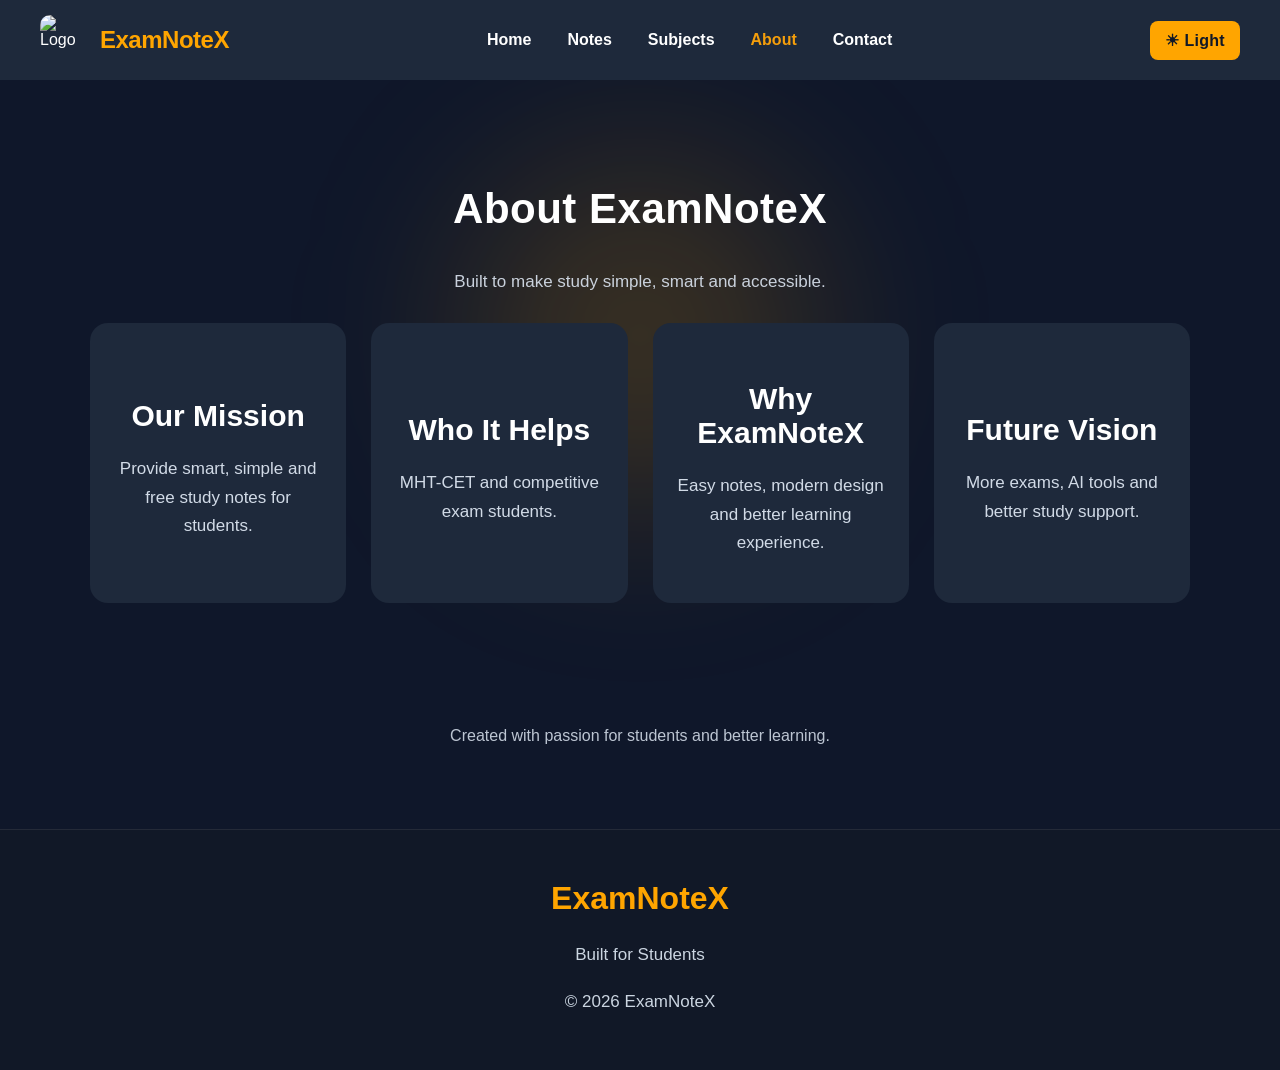
==== about.html @ 70fdad8c "Add files via upload" ====
<!DOCTYPE html>
<html lang="en">
<head>
  <meta charset="UTF-8">
  <meta name="viewport" content="width=device-width, initial-scale=1.0">
  <title>About - ExamNoteX</title>
  <link rel="stylesheet" href="style.css">
</head>
<body>

<nav>
  <div class="brand">
    <img src="assets/logo/logo.jpg" alt="Logo">
    <h2>ExamNoteX</h2>
  </div>

  <ul>
  <li><a href="index.html">Home</a></li>
  <li><a href="notes.html">Notes</a></li>
  <li><a href="subjects.html">Subjects</a></li>
  <li><a href="about.html" class="active">About</a></li>
  <li><a href="contact.html">Contact</a></li>
</ul>
  <button id="themeToggle">☀️ Light</button>
</nav>

<section class="subjects">
  <h2>About ExamNoteX</h2>
  <p class="page-subtitle">Built to make study simple, smart and accessible.</p>

  <div class="card-container">

    <div class="card">
      <h3>Our Mission</h3>
      <p>Provide smart, simple and free study notes for students.</p>
    </div>

    <div class="card">
      <h3>Who It Helps</h3>
      <p>MHT-CET and competitive exam students.</p>
    </div>

    <div class="card">
      <h3>Why ExamNoteX</h3>
      <p>Easy notes, modern design and better learning experience.</p>
    </div>

    <div class="card">
      <h3>Future Vision</h3>
      <p>More exams, AI tools and better study support.</p>
    </div>

  </div>
</section>
<p class="mini-note">Created with passion for students and better learning.</p>

<footer>
  <h3>ExamNoteX</h3>
  <p>Built for Students</p>
  <p>© 2026 ExamNoteX</p>
</footer>

<script src="script.js"></script>
</body>
</html>
---- style.css ----
html{
  scroll-behavior:smooth;
}
body{
  margin:0;
  font-family:Arial, sans-serif;
  background:#0f172a;
  color:white;
  animation:fadeIn 0.6s ease;
}
@keyframes fadeIn{
  from{
    opacity:0;
    transform:translateY(8px);
  }
  to{
    opacity:1;
    transform:translateY(0);
  }
}

nav{
  display:flex;
  justify-content:space-between;
  align-items:center;
  padding:15px 40px;
  background:#1e293b;
}

nav h2{
  margin:0;
  color:orange;
}

ul{
  display:flex;
  gap:12px;
  list-style:none;
  margin:0;
  padding:0;
}

li{
  cursor:pointer;
  position:relative;
  padding:8px 12px;
  border-radius:8px;
  transition:0.3s ease;
}
li:hover{
  background:rgba(255,165,0,0.12);
  color:orange;
}

li::after{
  content:"";
  position:absolute;
  left:12px;
  bottom:4px;
  width:0%;
  height:2px;
  background:orange;
  transition:0.3s ease;
}

li:hover::after{
  width:calc(100% - 24px);
}
li.active{
  background:orange;
  color:black;
  font-weight:bold;
}

section{
  text-align:center;
  padding:140px 20px 120px;
  position:relative;
  overflow:hidden;
}

section::before{
  content:"";
  position:absolute;
  width:350px;
  height:350px;
  background:rgba(255,165,0,0.18);
  border-radius:50%;
  filter:blur(90px);
  top:80px;
  left:50%;
  transform:translateX(-50%);
  z-index:0;
}

section *{
  position:relative;
  z-index:1;
}

.light-mode section::before{
  background:linear-gradient(135deg, rgba(255,255,255,0.55), rgba(219,234,254,0.75));
  width:520px;
  height:320px;
  border-radius:24px;
  box-shadow:0 12px 30px rgba(37,99,235,0.12);
  border:1px solid rgba(255,255,255,0.6);
  filter:none;
}

h1{
  font-size:52px;
  margin-bottom:18px;
  max-width:900px;
  margin-left:auto;
  margin-right:auto;
  line-height:1.2;
}

p{
  font-size:20px;
  color:#cbd5e1;
  max-width:700px;
  margin:0 auto;
  line-height:1.6;
}

button{
  padding:14px 26px;
  border:none;
  border-radius:14px;
  font-size:16px;
  font-weight:700;
  cursor:pointer;
  transition:0.3s ease;
}

button:hover{
  transform:translateY(-3px);
  box-shadow:0 12px 24px rgba(255,170,0,0.25);
}

.brand{
  display:flex;
  align-items:center;
  gap:10px;
}

.brand img{
  width:50px;
  height:50px;
  object-fit:cover;
  border-radius:10px;
  transition:0.3s ease;
}

.brand img:hover{
  transform:scale(1.08);
}

#themeToggle{
  padding:10px 15px;
  border:none;
  border-radius:8px;
  background:orange;
  cursor:pointer;
  font-weight:bold;
}

.light-mode{
  background:#f8fafc;
  color:black;
}

.light-mode nav{
  background:#e2e8f0;
}

.light-mode p{
  color:#334155;
}

.light-mode button{
  background:#2563eb;
  color:white;
}
.light-mode li:hover{
  background:rgba(37,99,235,0.12);
  color:#2563eb;
}

.light-mode li::after{
  background:#2563eb;
}

.light-mode li.active{
  background:#2563eb;
  color:white;
}
.light-mode .brand img{
  box-shadow:0 6px 15px rgba(0,0,0,0.08);
}
.subjects{
  padding:110px 20px 90px;
  text-align:center;
}

.subjects h2{
  font-size:42px;
  margin-bottom:35px;
  letter-spacing:0.5px;
}

.card-container{
  display:grid;
  grid-template-columns:repeat(auto-fit, minmax(230px, 1fr));
  gap:25px;
  max-width:1100px;
  margin:auto;
}

.card{
  background:#1e293b;
  padding:30px 20px;
  border-radius:18px;
  transition:0.35s ease;
  cursor: pointer;
min-height:220px;
display:flex;
flex-direction:column;
justify-content:center;
}

.page-subtitle{
  text-align:center;
  margin-top:10px;
  margin-bottom:30px;
  font-size:18px;
  opacity:0.9;
}

.card-link{
  text-decoration:none;
  color:inherit;
  display:block;
}

.card span{
  font-size:42px;
  display:block;
  margin-bottom:12px;
}

.card h3{
  font-size:30px;
  margin-bottom:12px;
}

.card p{
  font-size:17px;
  line-height:1.7;
  opacity:0.95;
}

.card:hover{
  transform:translateY(-10px) scale(1.02);
  box-shadow:0 18px 35px rgba(0, 0, 0, 0.28);
}

.light-mode .card{
  background:#ffffff;
  border:1px solid #e5e7eb;
  box-shadow:0 8px 18px rgba(0,0,0,0.06)
}

footer{
  margin-top:80px;
  padding:50px 20px;
  text-align:center;
  background:#111827;
  border-top:1px solid rgba(255,255,255,0.08);

  display:flex;
  flex-direction:column;
  justify-content:center;
  align-items:center;
  gap:10px;
}

footer h3{
  font-size:32px;
  color:orange;
  margin:0 0 10px 0;
}

footer p{
  margin:4px 0;
  font-size:17px;
  color:#cbd5e1;
  line-height:1.7;
}

.light-mode footer{
  background:#e2e8f0;
  border-top:1px solid #cbd5e1;
}

.light-mode footer h3{
  color:#2563eb;
}

.light-mode footer p{
  color:#334155;
}

.card-link{
  text-decoration:none;
  color:inherit;
  display:block;
}
li a{
  text-decoration:none;
  color:white;
}

.light-mode li a{
  color:black;
}
.mood-section{
  padding:40px 20px 20px;
}

.mood-box{
  max-width:700px;
  width:90%;
  margin:40px auto;
  text-align:center;
  padding:35px 25px;
  border-radius:22px;
 background: rgba(255,255,255,0.06);
 border: 1px solid rgba(255,255,255,0.12);
 box-shadow: 0 10px 25px rgba(0,0,0,0.18);
  backdrop-filter:blur(6px);
}

.mood-box h2{
  font-size:34px;
  margin-bottom:12px;
}

.mood-box p{
  font-size:18px;
}

.light-mode .mood-box{
  background:#eaf1fb;
  border:1px solid #cbd5e1;
  box-shadow:0 10px 25px rgba(0,0,0,0.06);
}

section h1{
  letter-spacing:-1px;
}

section p{
  margin-top:12px;
}

section button{
  min-width:170px;
}

html{
  scroll-behavior:smooth;
}

section,
.card,
.mood-box,
footer{
  transition:all 0.35s ease;
}

section{
  scroll-margin-top:90px;
}

.subjects{
  padding-top:70px;
}

.card h3{
  margin:14px 0 10px;
}

.card p{
  line-height:1.7;
}

button{
  font-weight:700;
  letter-spacing:0.3px;
}

h2{
  letter-spacing:-0.5px;
}

body{
  font-family: 'Segoe UI', Tahoma, Geneva, Verdana, sans-serif;
}

h1,h2,h3{
  font-weight:800;
}

p{
  color:#dbe4f0;
}

.light-mode p{
  color:#334155;
}

button{
  background:linear-gradient(135deg,#f59e0b,#ffb300);
  color:#111827;
}

button:hover{
  filter:brightness(1.05);
}

nav a{
  font-weight:600;
}

nav a:hover{
  color:#f59e0b;
}
.notes-search{
  text-align:center;
  margin:40px 0 20px;
}

.notes-search input{
  width:60%;
  max-width:500px;
  padding:14px 18px;
  border:none;
  outline:none;
  border-radius:14px;
  font-size:16px;
  background:#1e293b;
  color:white;
  box-shadow:0 8px 20px rgba(0,0,0,0.25);
}

.notes-search input::placeholder{
  color:#cbd5e1;
}

@media (max-width: 768px){

  nav{
    flex-direction:column;
    align-items:center;
    gap:12px;
    padding:12px 15px;
  }

  .brand{
    flex-direction:column;
    gap:6px;
  }

  .brand img{
    width:42px;
    height:42px;
  }

  nav h2{
    font-size:22px;
  }

  ul{
    display:flex;
    flex-wrap:wrap;
    justify-content:center;
    gap:10px;
  }

  li{
    padding:6px 10px;
    font-size:16px;
  }

  #themeToggle{
    margin-top:8px;
    padding:10px 18px;
    font-size:16px;
  }

  h1{
    font-size:42px;
    line-height:1.25;
  }

  section{
    padding:100px 15px 80px;
  }

  .subjects h2,
  .mood-box h2{
    font-size:28px;
  }

  p{
    font-size:16px;
  }

  .card-container{
    grid-template-columns:1fr;
    gap:18px;
  }

  .card{
    min-height:auto;
    padding:25px 18px;
  }

.mood-box{
  width:92%;
  margin:30px auto;
  padding:25px 18px;
}

  button{
    width:auto;
    font-size: 15px;
    padding: 13px 22px;
  }

h1{
  font-size:34px;
  line-height:1.2;
  margin-bottom:14px;
}

section p{
  font-size:18px;
  line-height:1.6;
  padding:0 6px;
}

section button{
  padding:14px 24px;
  font-size:17px;
  border-radius:14px;
}
.card:hover{
  transform:translateY(-6px);
}
.card span{
  font-size:36px;
}
footer{
  padding:40px 15px;
}

footer h3{
  font-size:26px;
}

footer p{
  font-size:15px;
}
.notes-search input{
  width:90%;
}
.subjects h2{
  font-size:34px;
}

.card h3{
  font-size:26px;
}

.card p{
  font-size:16px;
}
}
@media (max-width: 480px){

  h1{
    font-size:32px;
    line-height:1.2;
  }

  nav h2{
    font-size:18px;
  }

  ul{
    gap:10px;
  }

  li{
    padding:6px 10px;
    font-size:15px;
  }

  #themeToggle{
    padding:10px 14px;
    font-size:15px;
  }

  .subjects h2,
  .mood-box h2{
    font-size:24px;
  }

}

body,
nav,
.card,
.mood-box,
footer,
button,
input{
  transition:background 0.35s ease, color 0.35s ease, box-shadow 0.35s ease;
}

nav a.active{
  color:#f59e0b;
  font-weight:700;
}

nav a:hover{
  color:#f59e0b;
}

.hero-btn{
  display:inline-block;
  padding:14px 26px;
  background:#f59e0b;
  color:#111827;
  text-decoration:none;
  font-size:16px;
  font-weight:700;
  border-radius:14px;
  transition:0.3s ease;
}

.hero-btn:hover{
  transform:translateY(-3px);
  box-shadow:0 12px 24px rgba(245,158,11,0.28);
}

.page-subtitle{
  text-align:center;
  font-size:17px;
  opacity:0.9;
  margin-top:10px;
  margin-bottom:28px;
}

.mini-note{
  text-align:center;
  margin-top:30px;
  font-size:16px;
  opacity:0.85;
}

.light-mode .mini-note,
.light-mode .page-subtitle{
  color:#374151;
}

.contact-link{
  color:inherit;
  text-decoration:none;
  font-weight:600;
}

.contact-link:hover{
  text-decoration:underline;
}

.contact-cta{
  text-align:center;
  margin-top:30px;
}

.contact-cta a:hover{
  transform:translateY(-3px);
}
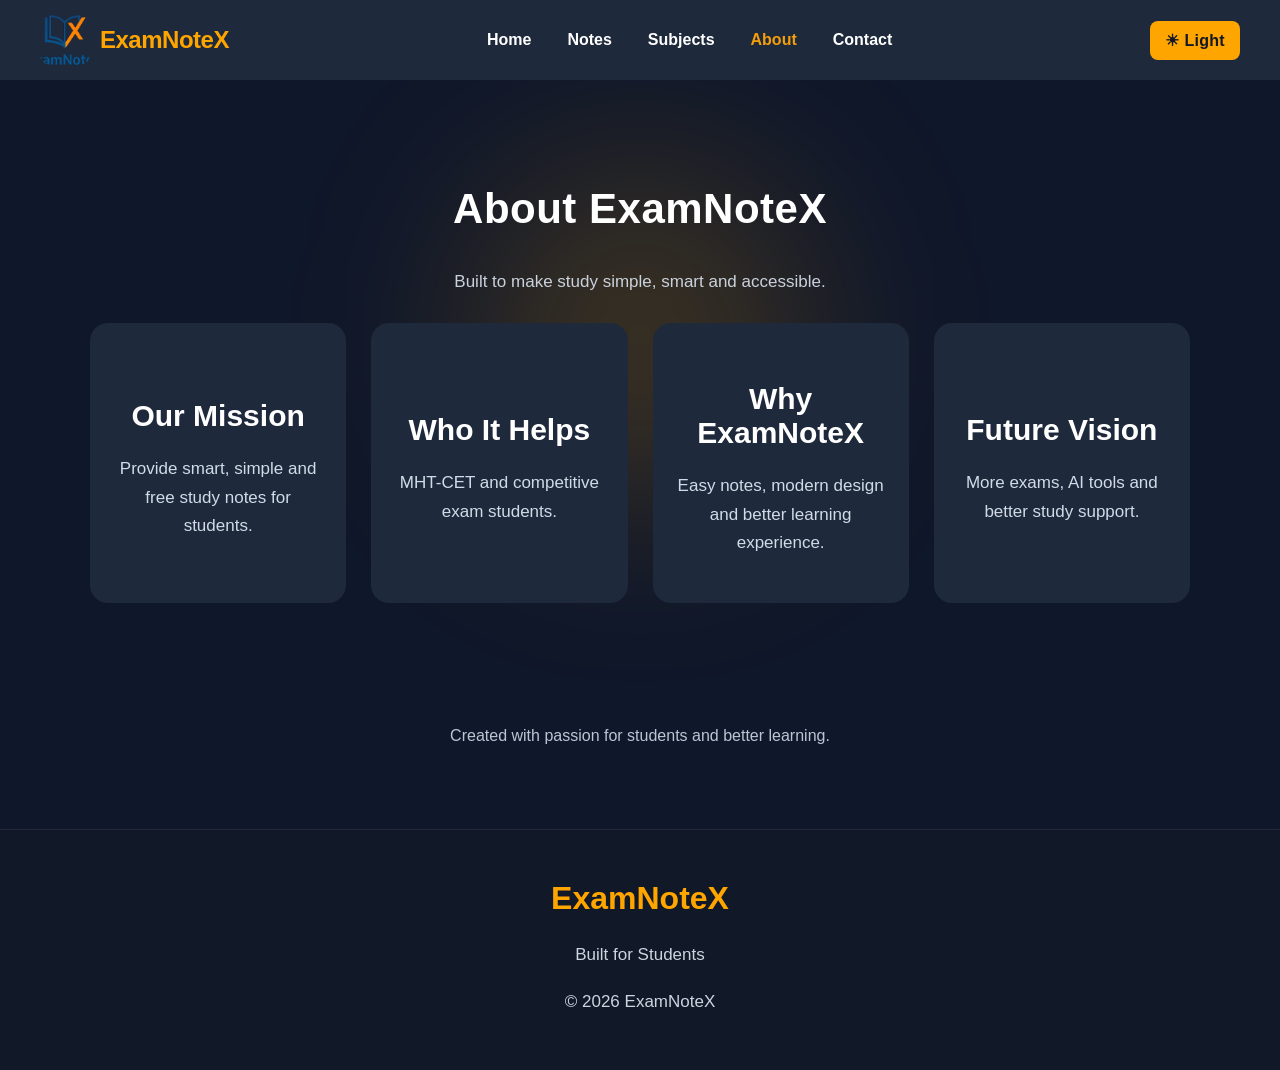
==== commit 4be881c3: "Update about.html" ====
--- a/about.html
+++ b/about.html
@@ -10,7 +10,7 @@
 
 <nav>
   <div class="brand">
-    <img src="assets/logo/logo.jpg" alt="Logo">
+    <img src="logo.jpg" alt="Logo">
     <h2>ExamNoteX</h2>
   </div>
 
@@ -62,4 +62,4 @@
 
 <script src="script.js"></script>
 </body>
-</html>+</html>
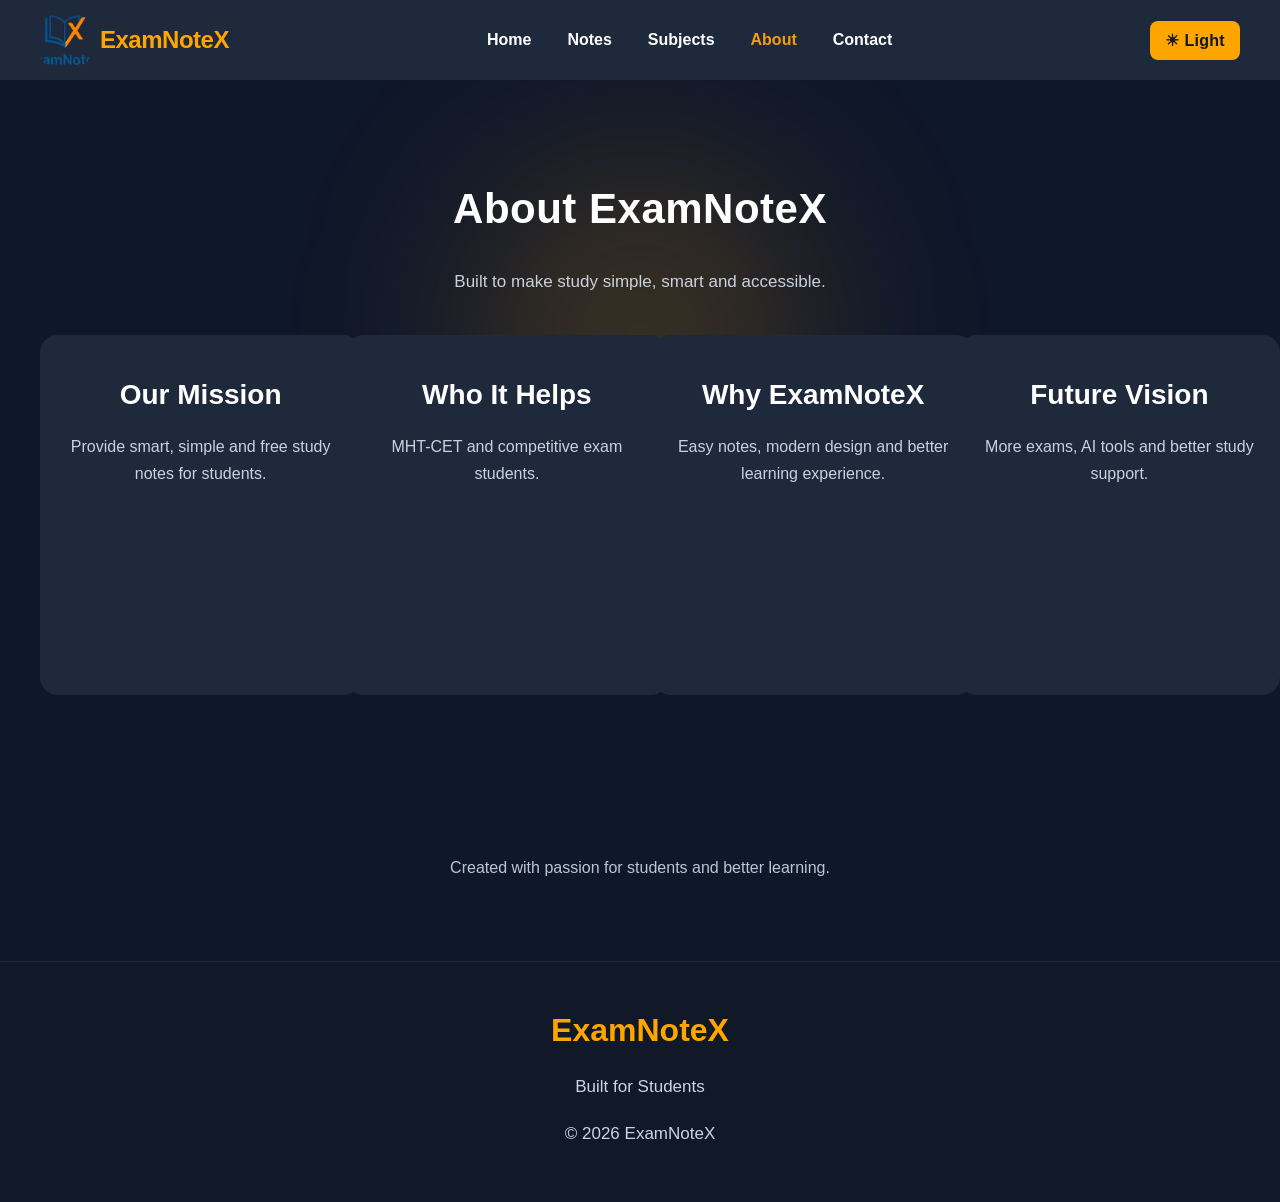
==== commit 0f1e74df: "Fix HTML structure and update card container class" ====
--- a/about.html
+++ b/about.html
@@ -28,7 +28,7 @@
   <h2>About ExamNoteX</h2>
   <p class="page-subtitle">Built to make study simple, smart and accessible.</p>
 
-  <div class="card-container">
+  <div class="cards-container">
 
     <div class="card">
       <h3>Our Mission</h3>
--- a/style.css
+++ b/style.css
@@ -7,6 +7,7 @@
   background:#0f172a;
   color:white;
   animation:fadeIn 0.6s ease;
+  overflow-x: hidden;
 }
 @keyframes fadeIn{
   from{
@@ -211,12 +212,15 @@
   letter-spacing:0.5px;
 }
 
-.card-container{
-  display:grid;
-  grid-template-columns:repeat(auto-fit, minmax(230px, 1fr));
-  gap:25px;
-  max-width:1100px;
-  margin:auto;
+.cards-container {
+  display: grid;                         /* 🔥 main */
+  grid-template-columns: repeat(4, 1fr); /* 4 cards row */
+  gap: 25px;
+
+  max-width: 1200px;
+  width: 100%;
+  margin: 40px auto;
+  padding: 0 20px;
 }
 
 .card{
@@ -224,11 +228,19 @@
   padding:30px 20px;
   border-radius:18px;
   transition:0.35s ease;
-  cursor: pointer;
-min-height:220px;
-display:flex;
-flex-direction:column;
-justify-content:center;
+  cursor:pointer;
+
+  min-height:300px;           /* same height for all cards */
+  width:100%;                /* same width */
+
+  display:flex;
+  flex-direction:column;
+
+  justify-content:flex-start; /* content top ला सुरू */
+  align-items:center;         /* center align */
+
+  overflow:hidden;
+   transition: transform 0.3s ease, box-shadow 0.3s ease; /* 🔥 */
 }
 
 .page-subtitle{
@@ -242,7 +254,6 @@
 .card-link{
   text-decoration:none;
   color:inherit;
-  display:block;
 }
 
 .card span{
@@ -251,20 +262,24 @@
   margin-bottom:12px;
 }
 
+.card h2,
 .card h3{
-  font-size:30px;
+  font-size:28px;
+  margin-bottom:10px;
+  text-align:center;
+}
+
+.card p{
+  font-size:16px;
+  line-height:1.6;
   margin-bottom:12px;
-}
-
-.card p{
-  font-size:17px;
-  line-height:1.7;
-  opacity:0.95;
+  opacity:0.9;
+  text-align:center;
 }
 
 .card:hover{
-  transform:translateY(-10px) scale(1.02);
-  box-shadow:0 18px 35px rgba(0, 0, 0, 0.28);
+  transform:translateY(-8px) scale(1.02);
+  box-shadow:0 12px 25px rgba(0,0,0,0.25);
 }
 
 .light-mode .card{
@@ -387,6 +402,7 @@
 
 .subjects{
   padding-top:70px;
+  text-align: center;
 }
 
 .card h3{
@@ -519,8 +535,8 @@
     font-size:16px;
   }
 
-  .card-container{
-    grid-template-columns:1fr;
+  .cards-container{
+    grid-template-columns: repeat(2, 1fr);
     gap:18px;
   }
 
@@ -619,7 +635,10 @@
   .mood-box h2{
     font-size:24px;
   }
-
+  
+.cards-container {
+    grid-template-columns: 1fr;
+  }
 }
 
 body,
@@ -695,4 +714,45 @@
 
 .contact-cta a:hover{
   transform:translateY(-3px);
-}+}
+
+.chapter-list {
+  list-style: none;
+  padding: 0;
+  margin-top: 10px;
+
+  display: flex;              /* 🔥 */
+  flex-direction: column;     /* 🔥 vertical */
+  align-items: center;        /* center */
+  width: 100%;
+}
+
+.chapter-list li {
+  width: 100%;
+  text-align: center;
+  margin: 6px 0;
+}
+
+.chapter-list a {
+  text-decoration: none;
+  color: #2563eb;
+  font-weight: 500;
+}
+
+.chapter-list a:hover {
+  text-decoration: underline;
+}
+
+.cards-container {
+  display: grid !important;
+  grid-template-columns: repeat(4, 1fr) !important;
+  gap: 25px !important;
+
+  max-width: 1200px;
+  margin: 40px auto;
+  padding: 0 20px;
+}
+
+.card {
+  width: 100% !important;
+}
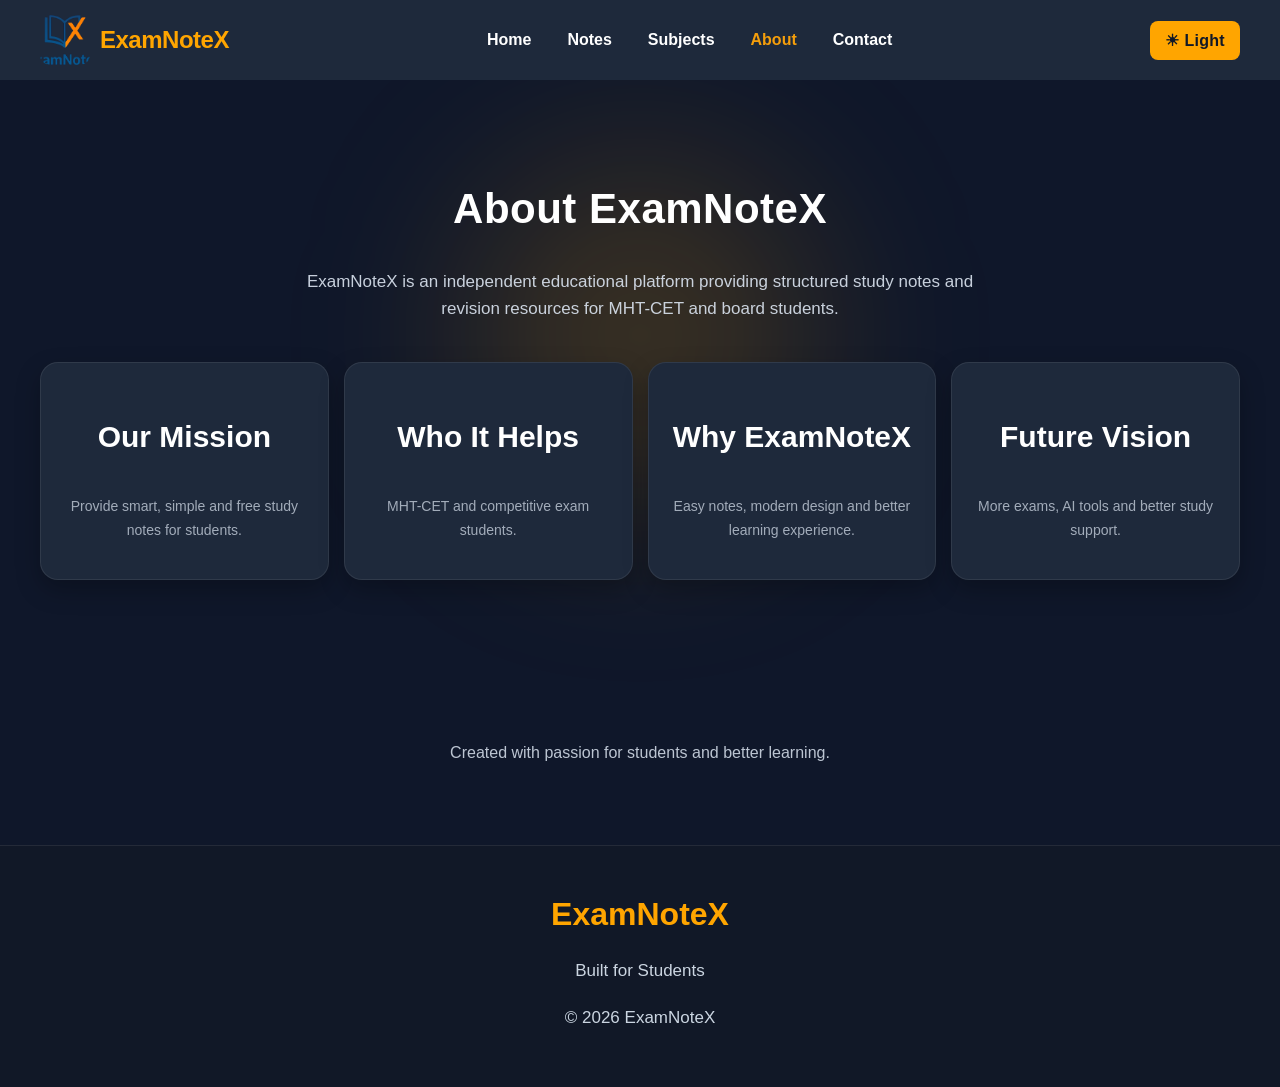
==== commit 6c01d01e: "Revise about section subtitle for clarity Updated the subtitle to provide a clearer description of E" ====
--- a/about.html
+++ b/about.html
@@ -26,7 +26,7 @@
 
 <section class="subjects">
   <h2>About ExamNoteX</h2>
-  <p class="page-subtitle">Built to make study simple, smart and accessible.</p>
+  <p class="page-subtitle">ExamNoteX is an independent educational platform providing structured study notes and revision resources for MHT-CET and board students.</p>
 
   <div class="cards-container">
 
--- a/style.css
+++ b/style.css
@@ -7,7 +7,6 @@
   background:#0f172a;
   color:white;
   animation:fadeIn 0.6s ease;
-  overflow-x: hidden;
 }
 @keyframes fadeIn{
   from{
@@ -212,14 +211,13 @@
   letter-spacing:0.5px;
 }
 
-.cards-container {
-  display: grid;                         /* 🔥 main */
-  grid-template-columns: repeat(4, 1fr); /* 4 cards row */
-  gap: 25px;
-
-  max-width: 1200px;
-  width: 100%;
+.cards-container{
+  display:grid;
+  grid-template-columns: repeat(4, 1fr);
+  gap:15px;
+  max-width:1200px;
   margin: 40px auto;
+  align-items: start;
   padding: 0 20px;
 }
 
@@ -228,19 +226,19 @@
   padding:30px 20px;
   border-radius:18px;
   transition:0.35s ease;
-  cursor:pointer;
-
-  min-height:300px;           /* same height for all cards */
-  width:100%;                /* same width */
-
-  display:flex;
-  flex-direction:column;
-
-  justify-content:flex-start; /* content top ला सुरू */
-  align-items:center;         /* center align */
-
-  overflow:hidden;
-   transition: transform 0.3s ease, box-shadow 0.3s ease; /* 🔥 */
+  cursor: pointer;
+  height: auto;
+min-height:auto;
+display:flex;
+flex-direction:column;
+justify-content:flex-start;
+  gap: 10px;
+
+  align-items:center;
+  border: 1px solid rgba(255,255,255,0.08);
+  box-shadow: 0 10px 25px rgba(0,0,0,0.25);
+  overflow: hidden;
+  transition: transform 0.3s ease, box-shadow 0.3s ease;
 }
 
 .page-subtitle{
@@ -254,6 +252,7 @@
 .card-link{
   text-decoration:none;
   color:inherit;
+  display:block;
 }
 
 .card span{
@@ -262,29 +261,31 @@
   margin-bottom:12px;
 }
 
-.card h2,
 .card h3{
-  font-size:28px;
-  margin-bottom:10px;
-  text-align:center;
+  font-size:30px;
+  margin-bottom:12px;
+  min-height: 60px;
+  display:flex;
+  align-items:center;
+  justify-content:center;
+  
 }
 
 .card p{
-  font-size:16px;
-  line-height:1.6;
-  margin-bottom:12px;
-  opacity:0.9;
-  text-align:center;
+  font-size:17px;
+  line-height:1.7;
+  opacity:0.95;
+  min-height: 20px;
 }
 
 .card:hover{
-  transform:translateY(-8px) scale(1.02);
-  box-shadow:0 12px 25px rgba(0,0,0,0.25);
+  transform:translateY(-6px) scale(1.01);
+  box-shadow:0 18px 35px rgba(0, 0, 0, 0.28);
 }
 
 .light-mode .card{
   background:#ffffff;
-  border:1px solid #e5e7eb;
+  border:1px solid #e2e8f0;
   box-shadow:0 8px 18px rgba(0,0,0,0.06)
 }
 
@@ -402,7 +403,6 @@
 
 .subjects{
   padding-top:70px;
-  text-align: center;
 }
 
 .card h3{
@@ -536,7 +536,7 @@
   }
 
   .cards-container{
-    grid-template-columns: repeat(2, 1fr);
+    grid-template-columns:1fr;
     gap:18px;
   }
 
@@ -635,10 +635,7 @@
   .mood-box h2{
     font-size:24px;
   }
-  
-.cards-container {
-    grid-template-columns: 1fr;
-  }
+
 }
 
 body,
@@ -716,15 +713,21 @@
   transform:translateY(-3px);
 }
 
+/* ===== CHAPTER LIST FIX ===== */
 .chapter-list {
   list-style: none;
   padding: 0;
   margin-top: 10px;
 
-  display: flex;              /* 🔥 */
-  flex-direction: column;     /* 🔥 vertical */
-  align-items: center;        /* center */
+  display: flex;
+  flex-direction: column;
+  gap: 8px;              /* spacing between chapters */
+align--items: center;
   width: 100%;
+
+  justify-content: flex-start;
+  
+  min-height: 140px;
 }
 
 .chapter-list li {
@@ -733,26 +736,44 @@
   margin: 6px 0;
 }
 
+/* links styling */
 .chapter-list a {
+  display: inline-block;
+  padding: 6px 10px;
+
+  color: #3b82f6;
   text-decoration: none;
-  color: #2563eb;
-  font-weight: 500;
-}
-
+  font-size: 15px;
+
+  border-radius: 6px;
+  transition: all 0.25s ease;
+}
+
+/* hover effect */
 .chapter-list a:hover {
-  text-decoration: underline;
-}
-
-.cards-container {
-  display: grid !important;
-  grid-template-columns: repeat(4, 1fr) !important;
-  gap: 25px !important;
-
-  max-width: 1200px;
-  margin: 40px auto;
-  padding: 0 20px;
-}
-
+  background: rgba(59,130,246,0.15);
+  box-shadow: 0 0 10px rgba(59,130,246,0.25);
+  transform: scale(1.05);
+}
+
+/* ===== CARD ALIGNMENT FIX ===== */
 .card {
-  width: 100% !important;
-}
+  display: flex;
+  flex-direction: column;
+  align-items: center;
+  justify-content: flex-start;
+
+  gap: 10px;             /* spacing inside card */
+}
+
+/* headings spacing */
+.card h3 {
+  margin-bottom: 6px;
+}
+
+/* subtitle */
+.card p {
+  font-size: 14px;
+  opacity: 0.7;
+  margin-bottom: 6px;
+}
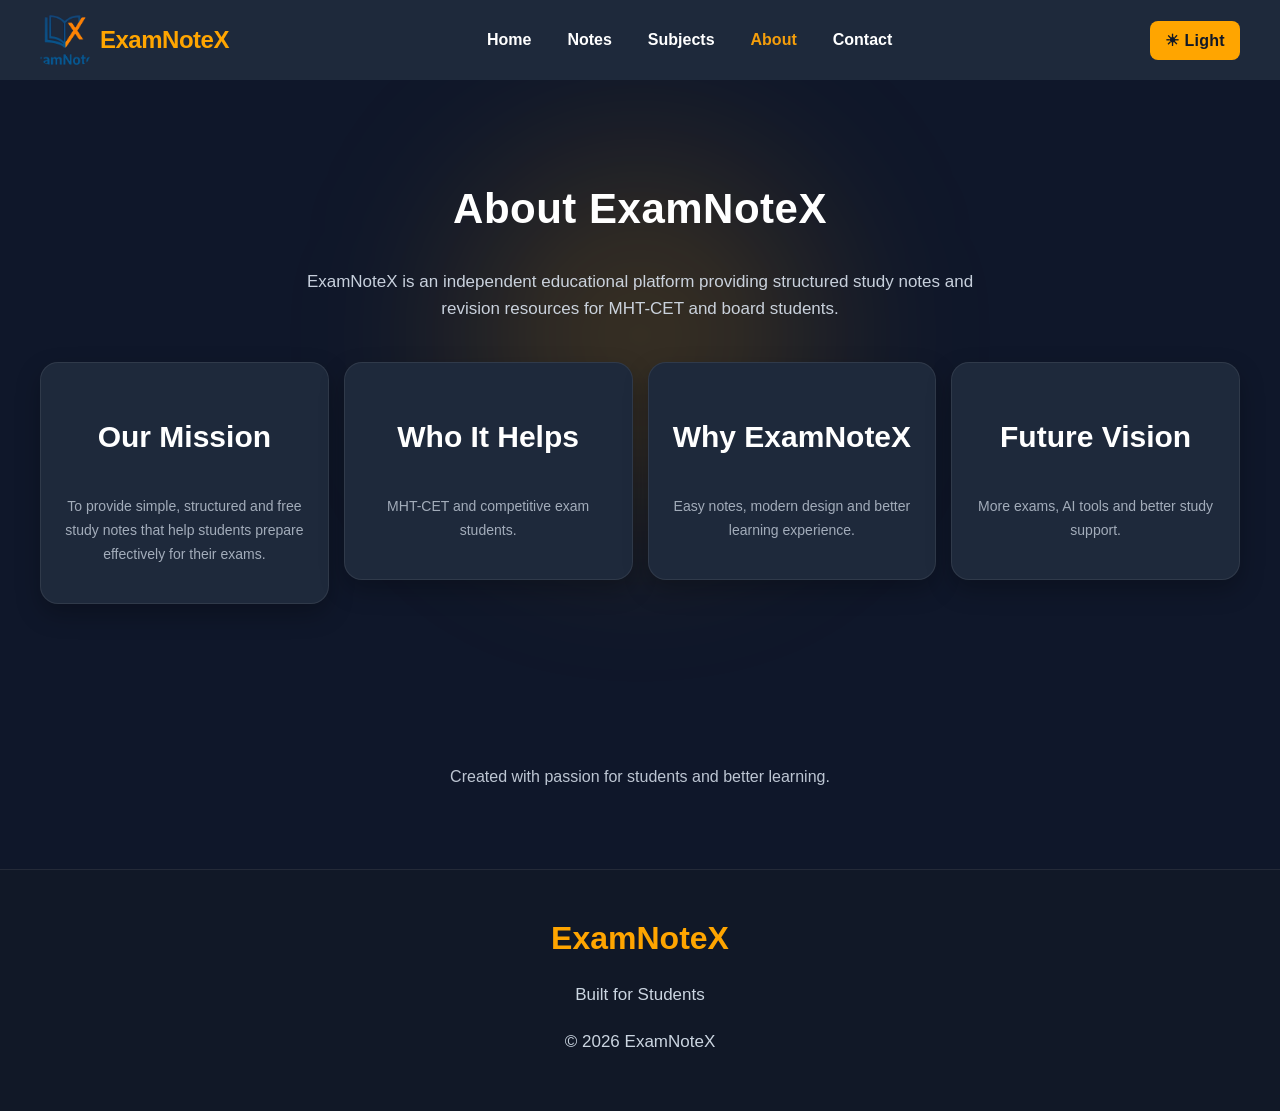
==== commit 7836770c: "Update about.html" ====
--- a/about.html
+++ b/about.html
@@ -32,7 +32,7 @@
 
     <div class="card">
       <h3>Our Mission</h3>
-      <p>Provide smart, simple and free study notes for students.</p>
+      <p>To provide simple, structured and free study notes that help students prepare effectively for their exams.</p>
     </div>
 
     <div class="card">
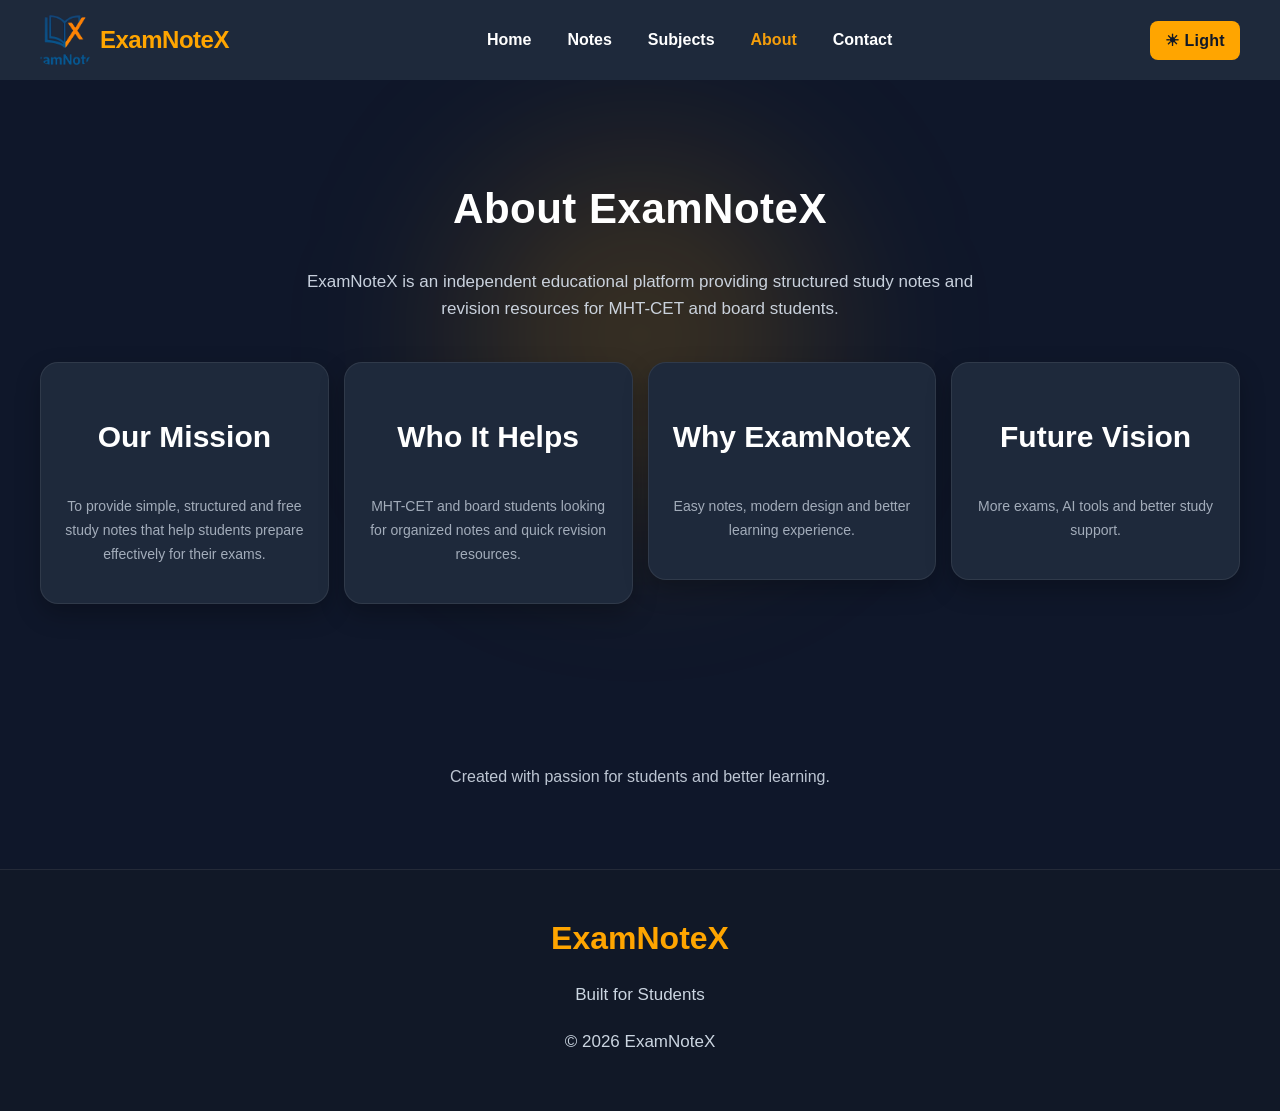
==== commit 4ba067e8: "Revise 'Who It Helps' description in about.html Updated the description of 'Who It Helps' to specify" ====
--- a/about.html
+++ b/about.html
@@ -37,7 +37,7 @@
 
     <div class="card">
       <h3>Who It Helps</h3>
-      <p>MHT-CET and competitive exam students.</p>
+      <p>MHT-CET and board students looking for organized notes and quick revision resources.</p>
     </div>
 
     <div class="card">
